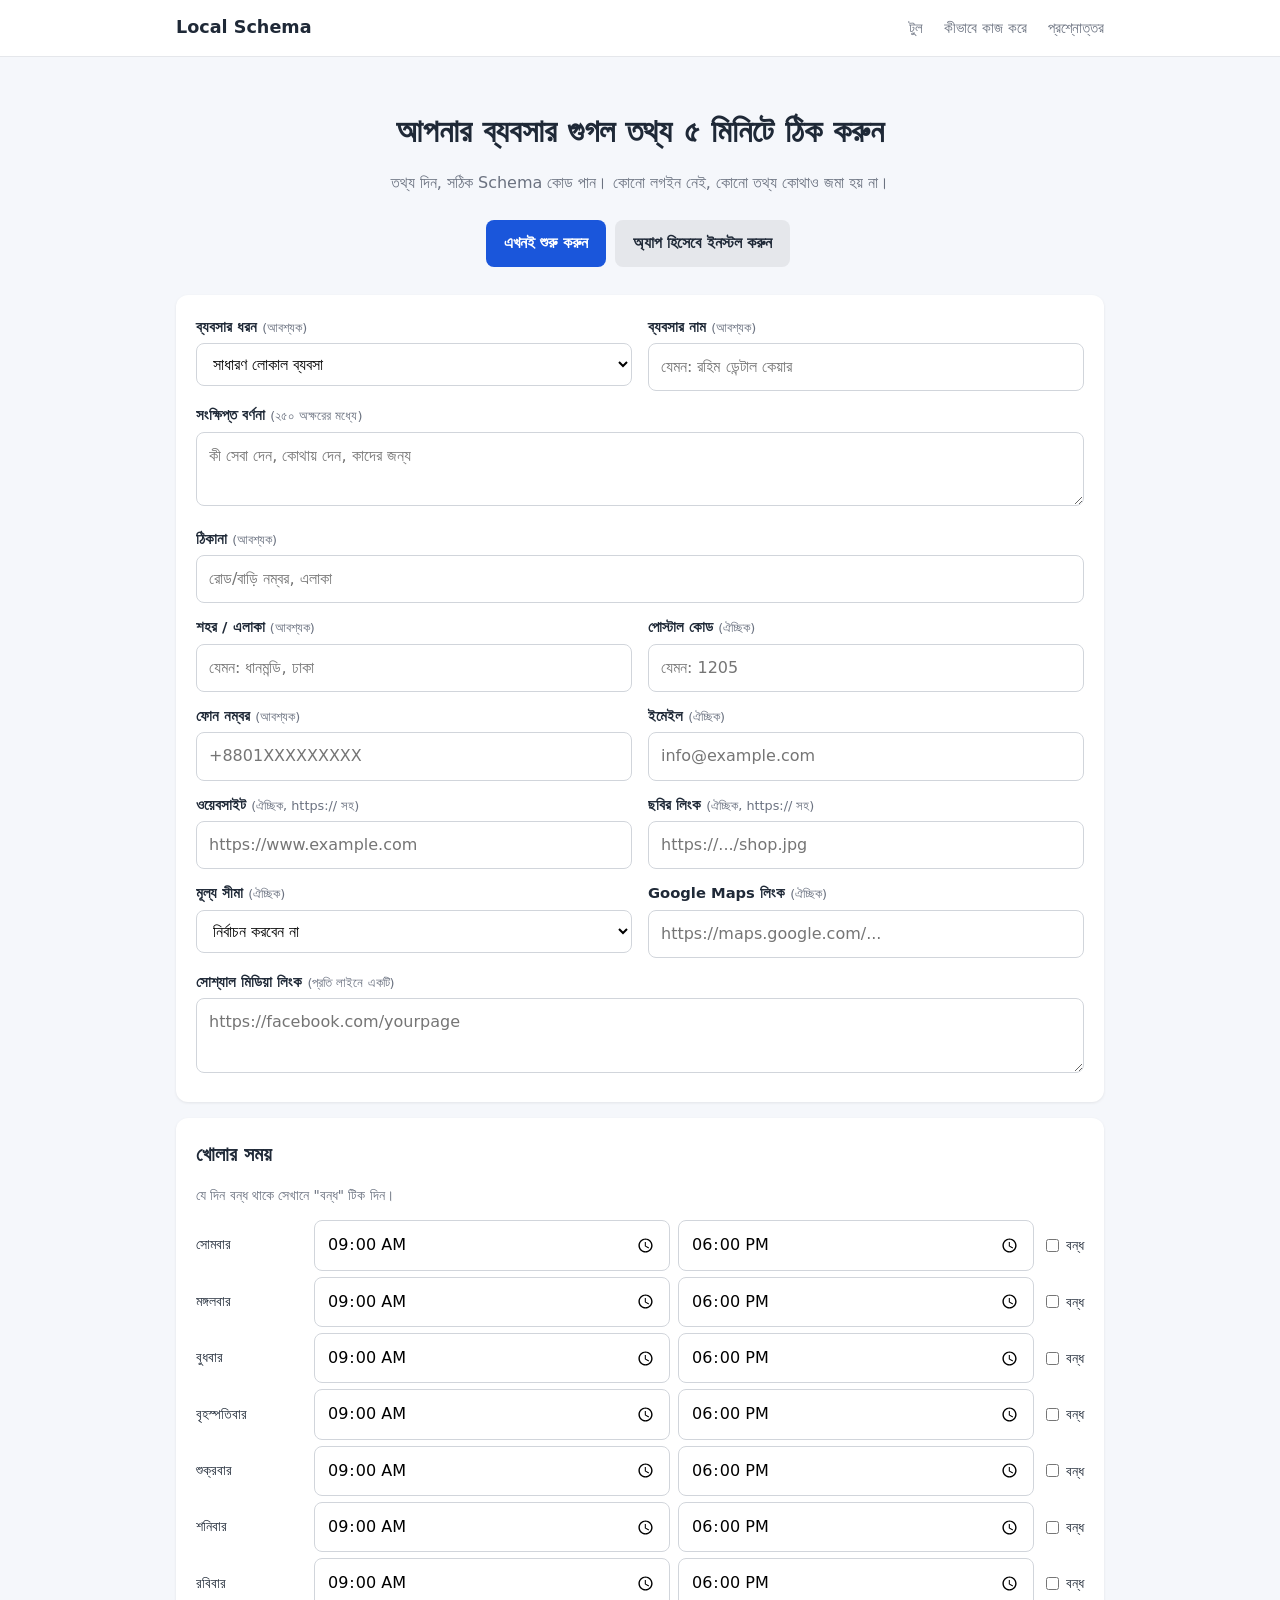
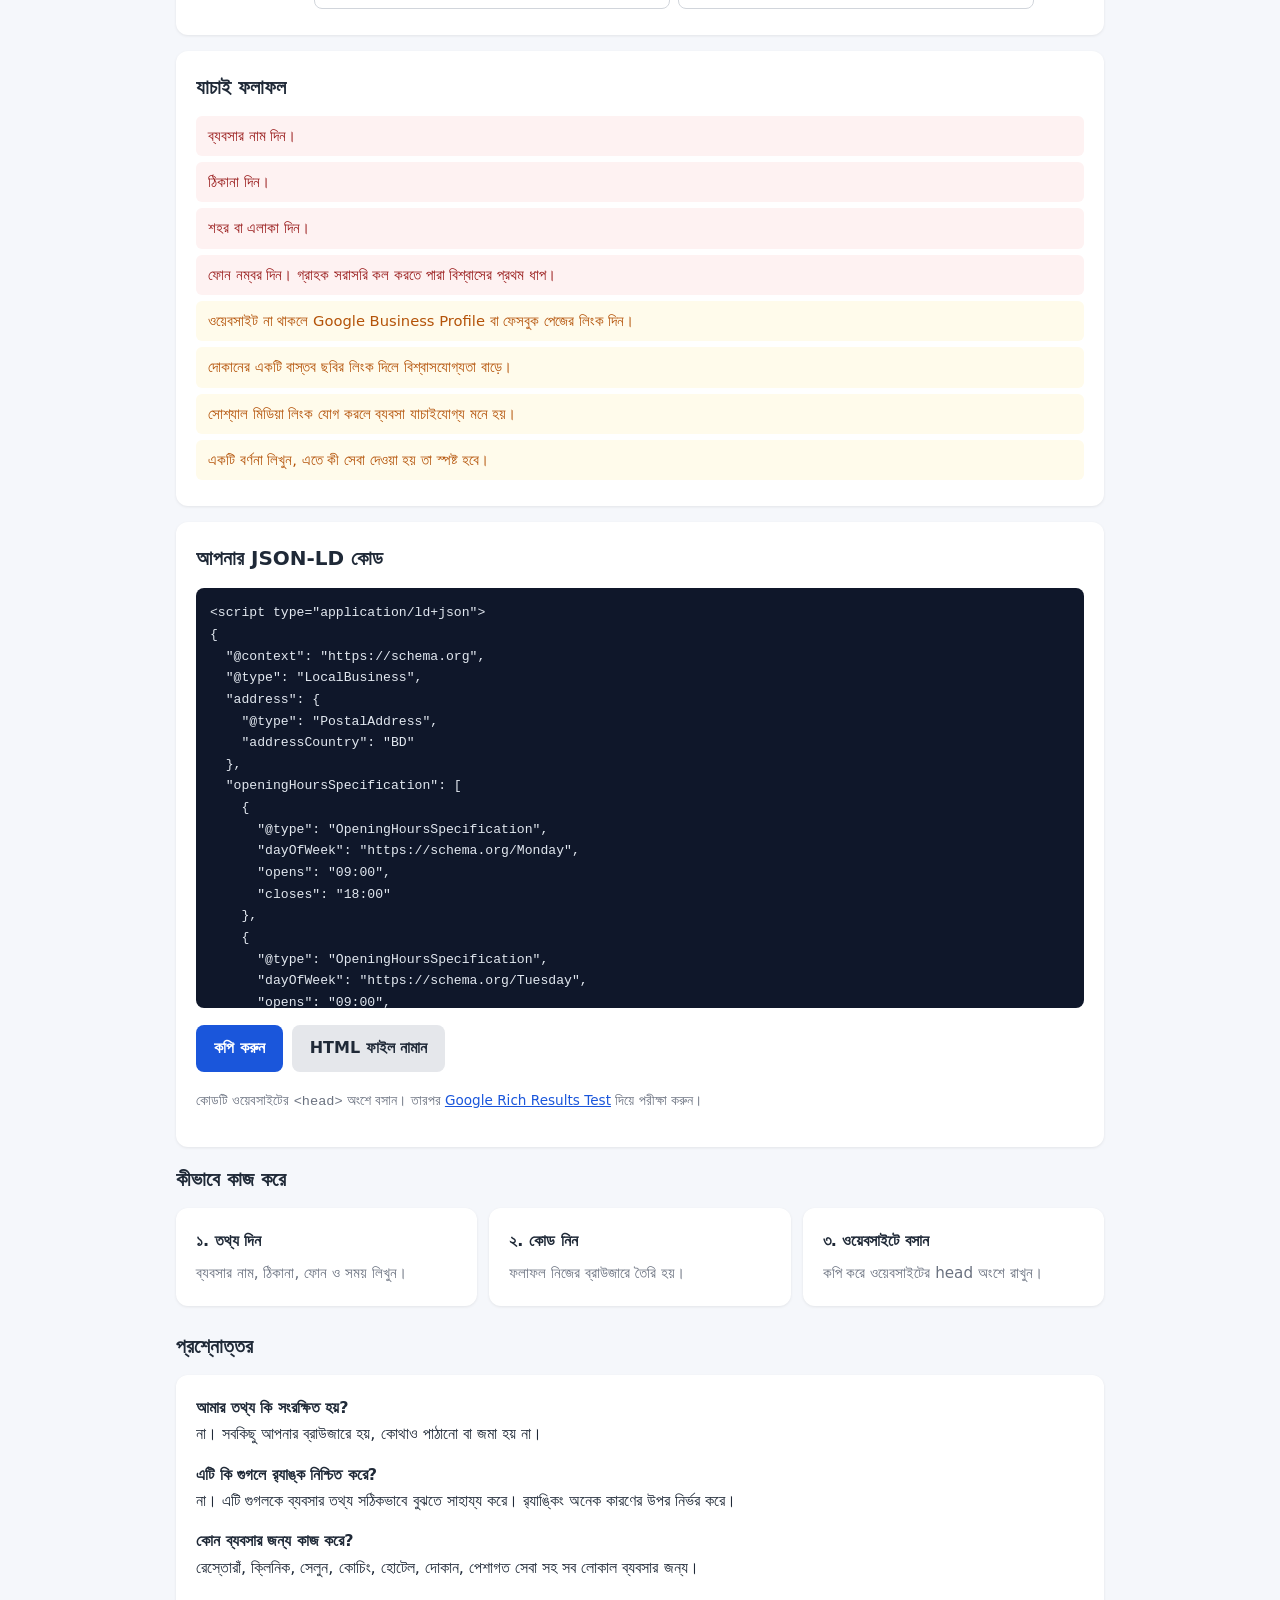
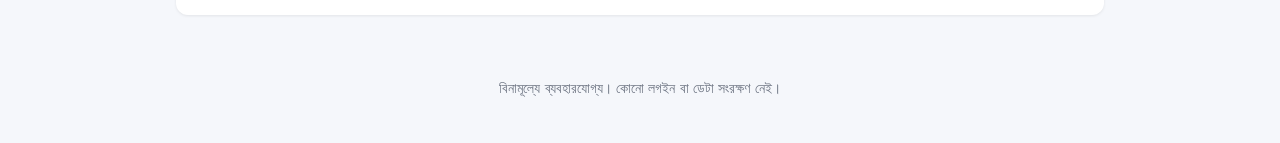
==== index.html @ 7ae186aa "Add files via upload Add schema tool files" ====
<!DOCTYPE html>
<html lang="bn">
<head>
<meta charset="UTF-8">
<meta name="viewport" content="width=device-width, initial-scale=1.0">
<meta name="description" content="আপনার লোকাল ব্যবসার জন্য গুগল-বান্ধব Schema কোড বিনামূল্যে তৈরি করুন। কোনো লগইন বা ডেটা সংরক্ষণ ছাড়াই।">
<meta name="theme-color" content="#1a56db">
<link rel="manifest" href="manifest.json">
<link rel="icon" href="icon.svg" type="image/svg+xml">
<link rel="apple-touch-icon" href="icon.svg">
<link rel="stylesheet" href="styles.css">
<title>লোকাল বিজনেস Schema জেনারেটর</title>
</head>
<body>
<header class="site-header">
  <div class="container">
    <a class="brand" href="index.html">Local Schema</a>
    <nav>
      <a href="#generator">টুল</a>
      <a href="#how">কীভাবে কাজ করে</a>
      <a href="#faq">প্রশ্নোত্তর</a>
    </nav>
  </div>
</header>

<section class="hero">
  <div class="container">
    <h1>আপনার ব্যবসার গুগল তথ্য ৫ মিনিটে ঠিক করুন</h1>
    <p>তথ্য দিন, সঠিক Schema কোড পান। কোনো লগইন নেই, কোনো তথ্য কোথাও জমা হয় না।</p>
    <a class="btn" href="#generator">এখনই শুরু করুন</a>
    <button id="installBtn" class="btn secondary" hidden>অ্যাপ হিসেবে ইনস্টল করুন</button>
  </div>
</section>

<main class="container" id="generator">
  <div class="card">
    <div class="grid">
      <div>
        <label for="type">ব্যবসার ধরন <span class="hint">(আবশ্যক)</span></label>
        <select id="type">
          <option value="LocalBusiness">সাধারণ লোকাল ব্যবসা</option>
          <option value="Restaurant">রেস্তোরাঁ / ক্যাফে</option>
          <option value="FoodEstablishment">খাবারের দোকান / বেকারি</option>
          <option value="Dentist">ডেন্টাল ক্লিনিক</option>
          <option value="MedicalClinic">ক্লিনিক / হাসপাতাল</option>
          <option value="Pharmacy">ফার্মেসি</option>
          <option value="Optician">চশমার দোকান</option>
          <option value="HairSalon">সেলুন / পার্লার</option>
          <option value="BeautySalon">বিউটি পার্লার</option>
          <option value="Gym">জিম / ফিটনেস সেন্টার</option>
          <option value="EducationalOrganization">কোচিং / স্কুল / একাডেমি</option>
          <option value="LodgingBusiness">হোটেল / গেস্ট হাউস</option>
          <option value="RealEstateAgent">রিয়েল এস্টেট</option>
          <option value="AutoRepair">গাড়ির গ্যারেজ</option>
          <option value="Store">দোকান / শোরুম</option>
          <option value="ProfessionalService">পেশাগত সেবা (আইন, হিসাব, পরামর্শ)</option>
          <option value="HomeAndConstructionBusiness">নির্মাণ / ইলেকট্রিশিয়ান / প্লাম্বার</option>
        </select>
      </div>
      <div>
        <label for="name">ব্যবসার নাম <span class="hint">(আবশ্যক)</span></label>
        <input id="name" placeholder="যেমন: রহিম ডেন্টাল কেয়ার">
      </div>
      <div class="full">
        <label for="description">সংক্ষিপ্ত বর্ণনা <span class="hint">(২৫০ অক্ষরের মধ্যে)</span></label>
        <textarea id="description" maxlength="250" placeholder="কী সেবা দেন, কোথায় দেন, কাদের জন্য"></textarea>
      </div>
      <div class="full">
        <label for="address">ঠিকানা <span class="hint">(আবশ্যক)</span></label>
        <input id="address" placeholder="রোড/বাড়ি নম্বর, এলাকা">
      </div>
      <div>
        <label for="locality">শহর / এলাকা <span class="hint">(আবশ্যক)</span></label>
        <input id="locality" placeholder="যেমন: ধানমন্ডি, ঢাকা">
      </div>
      <div>
        <label for="postal">পোস্টাল কোড <span class="hint">(ঐচ্ছিক)</span></label>
        <input id="postal" placeholder="যেমন: 1205">
      </div>
      <div>
        <label for="phone">ফোন নম্বর <span class="hint">(আবশ্যক)</span></label>
        <input id="phone" placeholder="+8801XXXXXXXXX">
      </div>
      <div>
        <label for="email">ইমেইল <span class="hint">(ঐচ্ছিক)</span></label>
        <input id="email" type="email" placeholder="info@example.com">
      </div>
      <div>
        <label for="url">ওয়েবসাইট <span class="hint">(ঐচ্ছিক, https:// সহ)</span></label>
        <input id="url" placeholder="https://www.example.com">
      </div>
      <div>
        <label for="image">ছবির লিংক <span class="hint">(ঐচ্ছিক, https:// সহ)</span></label>
        <input id="image" placeholder="https://.../shop.jpg">
      </div>
      <div>
        <label for="priceRange">মূল্য সীমা <span class="hint">(ঐচ্ছিক)</span></label>
        <select id="priceRange">
          <option value="">নির্বাচন করবেন না</option>
          <option value="$">$ (সাশ্রয়ী)</option>
          <option value="$$">$$ (মধ্যম)</option>
          <option value="$$$">$$$ (উচ্চ)</option>
        </select>
      </div>
      <div>
        <label for="mapUrl">Google Maps লিংক <span class="hint">(ঐচ্ছিক)</span></label>
        <input id="mapUrl" placeholder="https://maps.google.com/...">
      </div>
      <div class="full">
        <label for="socials">সোশ্যাল মিডিয়া লিংক <span class="hint">(প্রতি লাইনে একটি)</span></label>
        <textarea id="socials" placeholder="https://facebook.com/yourpage"></textarea>
      </div>
    </div>
  </div>

  <div class="card">
    <h2>খোলার সময়</h2>
    <p class="note">যে দিন বন্ধ থাকে সেখানে "বন্ধ" টিক দিন।</p>
    <div id="hours"></div>
  </div>

  <div class="card">
    <h2>যাচাই ফলাফল</h2>
    <ul class="issues" id="issues"></ul>
  </div>

  <div class="card">
    <h2>আপনার JSON-LD কোড</h2>
    <pre id="output"></pre>
    <div class="actions">
      <button id="copy" class="btn">কপি করুন</button>
      <button id="download" class="btn secondary">HTML ফাইল নামান</button>
    </div>
    <p class="note">কোডটি ওয়েবসাইটের <code>&lt;head&gt;</code> অংশে বসান। তারপর <a href="https://search.google.com/test/rich-results" target="_blank" rel="noopener">Google Rich Results Test</a> দিয়ে পরীক্ষা করুন।</p>
  </div>
</main>

<section class="container" id="how">
  <h2>কীভাবে কাজ করে</h2>
  <div class="steps">
    <div class="card"><strong>১. তথ্য দিন</strong><p>ব্যবসার নাম, ঠিকানা, ফোন ও সময় লিখুন।</p></div>
    <div class="card"><strong>২. কোড নিন</strong><p>ফলাফল নিজের ব্রাউজারে তৈরি হয়।</p></div>
    <div class="card"><strong>৩. ওয়েবসাইটে বসান</strong><p>কপি করে ওয়েবসাইটের head অংশে রাখুন।</p></div>
  </div>
</section>

<section class="container" id="faq">
  <h2>প্রশ্নোত্তর</h2>
  <div class="card">
    <p><strong>আমার তথ্য কি সংরক্ষিত হয়?</strong><br>না। সবকিছু আপনার ব্রাউজারে হয়, কোথাও পাঠানো বা জমা হয় না।</p>
    <p><strong>এটি কি গুগলে র‍্যাঙ্ক নিশ্চিত করে?</strong><br>না। এটি গুগলকে ব্যবসার তথ্য সঠিকভাবে বুঝতে সাহায্য করে। র‍্যাঙ্কিং অনেক কারণের উপর নির্ভর করে।</p>
    <p><strong>কোন ব্যবসার জন্য কাজ করে?</strong><br>রেস্তোরাঁ, ক্লিনিক, সেলুন, কোচিং, হোটেল, দোকান, পেশাগত সেবা সহ সব লোকাল ব্যবসার জন্য।</p>
  </div>
</section>

<footer class="site-footer">
  <div class="container">
    <p>বিনামূল্যে ব্যবহারযোগ্য। কোনো লগইন বা ডেটা সংরক্ষণ নেই।</p>
  </div>
</footer>

<script src="app.js"></script>
</body>
</html>
---- styles.css ----
:root {
  --brand: #1a56db;
  --brand-dark: #1e40af;
  --bg: #f5f7fb;
  --card: #ffffff;
  --text: #1f2937;
  --muted: #6b7280;
  --border: #d1d5db;
  --ok: #047857;
  --warn: #b45309;
  --err: #991b1b;
}
* { box-sizing: border-box; }
html { scroll-behavior: smooth; }
body {
  margin: 0;
  font-family: system-ui, "Noto Sans Bengali", "Hind Siliguri", sans-serif;
  background: var(--bg);
  color: var(--text);
  line-height: 1.65;
}
.container { max-width: 960px; margin: 0 auto; padding: 0 16px; }
a { color: var(--brand); }

/* Header */
.site-header { background: #fff; border-bottom: 1px solid #e5e7eb; position: sticky; top: 0; z-index: 10; }
.site-header .container { display: flex; justify-content: space-between; align-items: center; height: 56px; }
.brand { font-weight: 700; color: var(--text); text-decoration: none; font-size: 1.1rem; }
.site-header nav a { margin-left: 16px; color: var(--muted); text-decoration: none; font-size: .95rem; }

/* Hero */
.hero { padding: 48px 0 24px; text-align: center; }
.hero h1 { font-size: clamp(1.4rem, 3.5vw, 2rem); margin: 0 0 12px; }
.hero p { color: var(--muted); margin: 0 0 20px; }

h2 { font-size: 1.25rem; margin: 0 0 12px; }

/* Buttons */
.btn {
  display: inline-block;
  background: var(--brand);
  color: #fff;
  border: 0;
  padding: 10px 18px;
  border-radius: 8px;
  font: inherit;
  font-weight: 600;
  text-decoration: none;
  cursor: pointer;
  margin: 4px 4px 4px 0;
}
.btn:hover { background: var(--brand-dark); }
.btn.secondary { background: #e5e7eb; color: var(--text); }
.btn.secondary:hover { background: #d1d5db; }

/* Cards and forms */
main { padding-top: 16px; }
.card {
  background: var(--card);
  border-radius: 12px;
  padding: 20px;
  box-shadow: 0 1px 3px rgba(0, 0, 0, .08);
  margin-bottom: 16px;
}
.grid { display: grid; grid-template-columns: 1fr 1fr; gap: 12px 16px; }
.full { grid-column: 1 / -1; }
@media (max-width: 640px) { .grid { grid-template-columns: 1fr; } .site-header nav { display: none; } }

label { display: block; font-weight: 600; font-size: .92rem; margin-bottom: 4px; }
.hint { font-weight: 400; color: var(--muted); font-size: .8rem; }
input, select, textarea {
  width: 100%;
  padding: 10px 12px;
  border: 1px solid var(--border);
  border-radius: 8px;
  font: inherit;
  background: #fff;
}
input:focus, select:focus, textarea:focus { outline: 2px solid #93c5fd; border-color: var(--brand); }
textarea { min-height: 70px; resize: vertical; }

.hours-row {
  display: grid;
  grid-template-columns: 110px 1fr 1fr auto;
  gap: 8px;
  align-items: center;
  margin-bottom: 6px;
}
.hours-row span { font-size: .9rem; }
.closed-box { font-size: .85rem; display: flex; gap: 4px; align-items: center; white-space: nowrap; font-weight: 400; margin: 0; }
.closed-box input { width: auto; }
@media (max-width: 640px) { .hours-row { grid-template-columns: 90px 1fr 1fr; } .closed-box { grid-column: 1 / -1; } }

.note { font-size: .85rem; color: var(--muted); }

.issues { list-style: none; padding: 0; margin: 0; }
.issues li { padding: 8px 12px; border-radius: 6px; margin-bottom: 6px; font-size: .92rem; }
.issues .err { background: #fef2f2; color: var(--err); }
.issues .warn { background: #fffbeb; color: var(--warn); }
.issues .ok { background: #ecfdf5; color: var(--ok); }

pre {
  background: #0f172a;
  color: #e2e8f0;
  padding: 14px;
  border-radius: 8px;
  overflow: auto;
  font-size: .82rem;
  max-height: 420px;
  white-space: pre;
}

.steps { display: grid; grid-template-columns: repeat(3, 1fr); gap: 12px; }
.steps .card { margin-bottom: 0; }
.steps p { color: var(--muted); margin: 6px 0 0; font-size: .95rem; }
@media (max-width: 640px) { .steps { grid-template-columns: 1fr; } }

#faq { margin-top: 24px; }
#faq p { margin: 0 0 14px; }

.site-footer { text-align: center; color: var(--muted); font-size: .85rem; padding: 32px 0; }
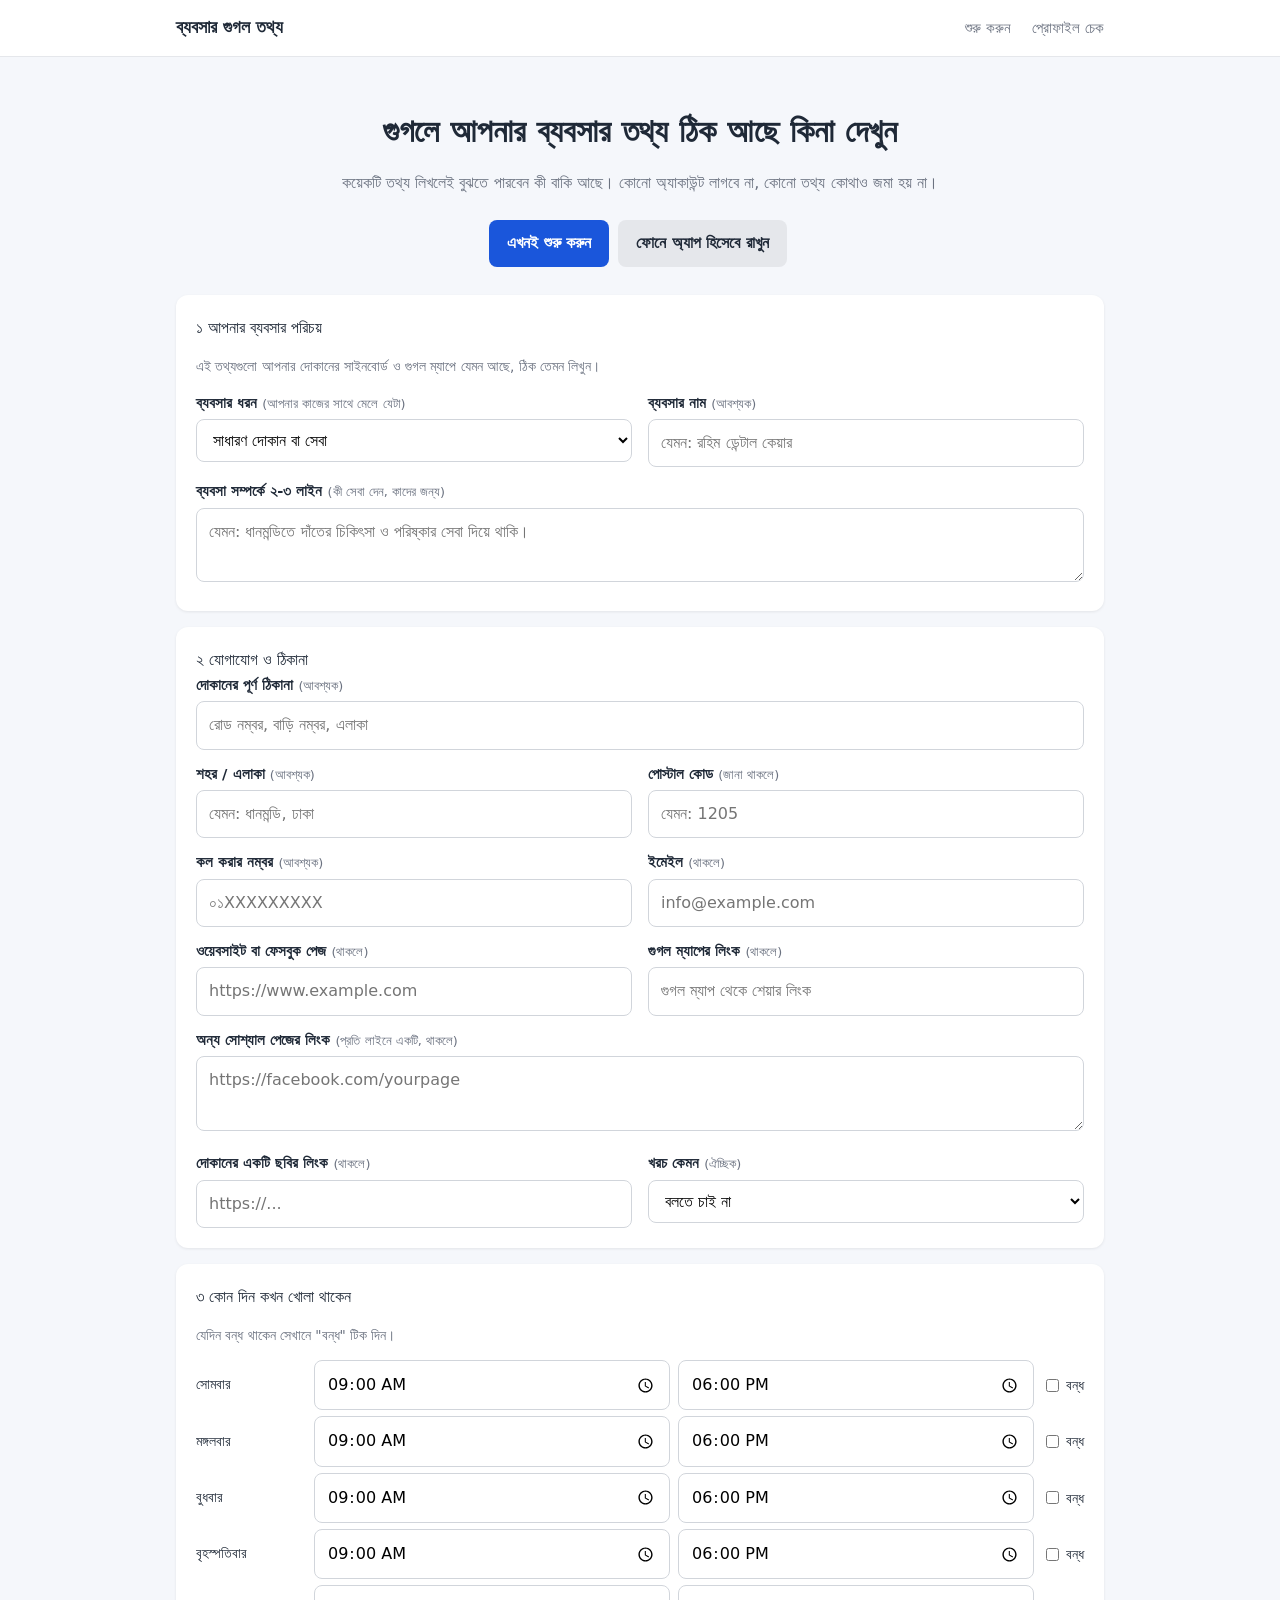
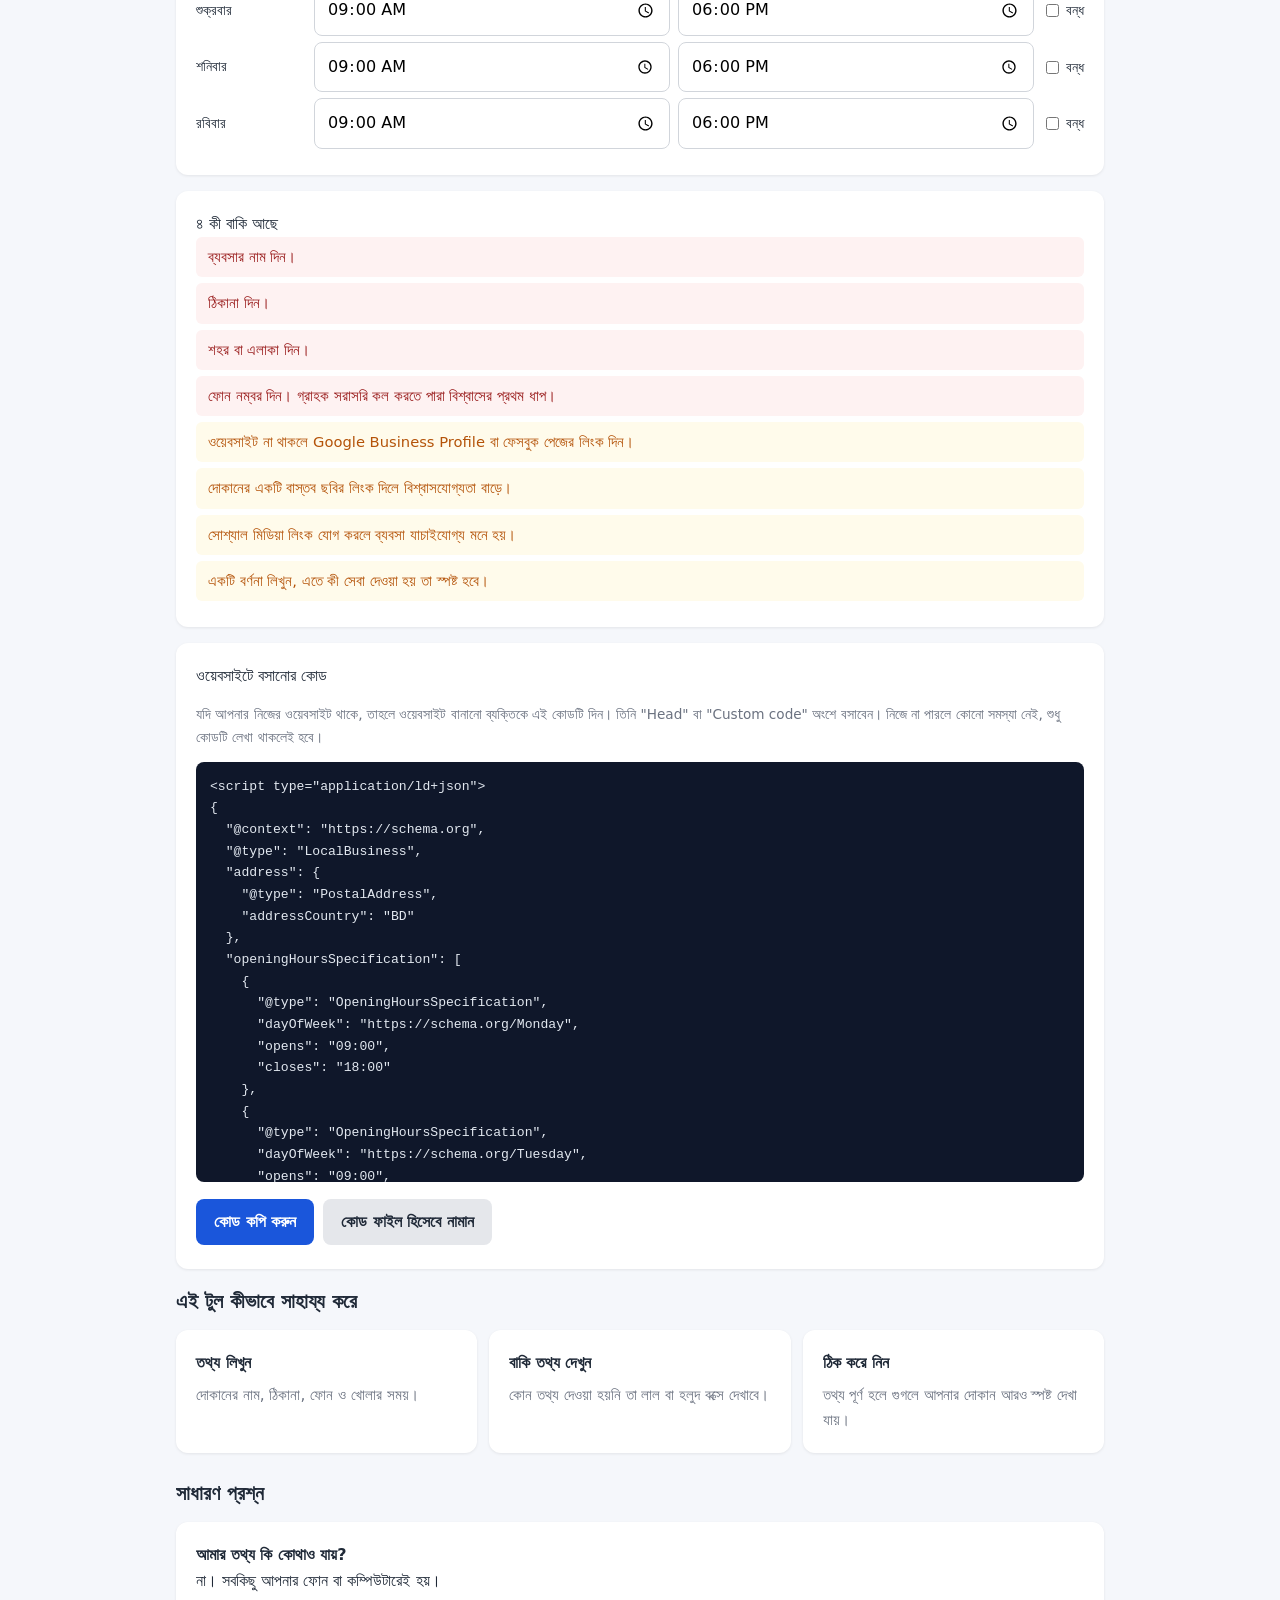
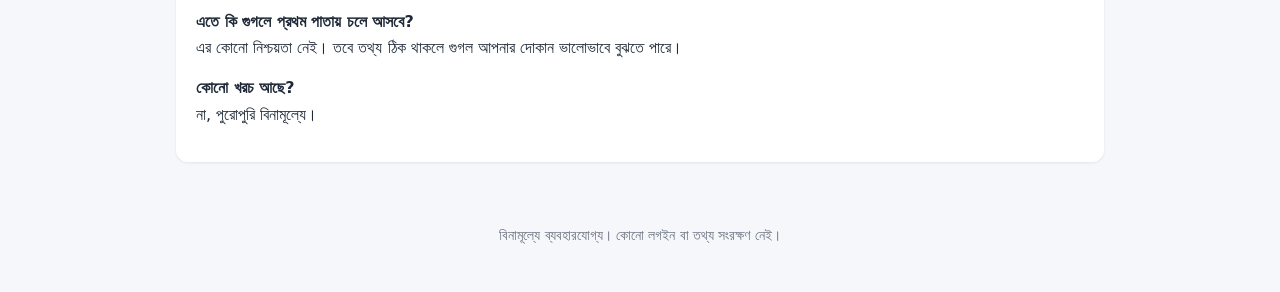
==== commit 25e8d0e4: "Add files via upload" ====
--- a/index.html
+++ b/index.html
@@ -3,42 +3,45 @@
 <head>
 <meta charset="UTF-8">
 <meta name="viewport" content="width=device-width, initial-scale=1.0">
-<meta name="description" content="আপনার লোকাল ব্যবসার জন্য গুগল-বান্ধব Schema কোড বিনামূল্যে তৈরি করুন। কোনো লগইন বা ডেটা সংরক্ষণ ছাড়াই।">
+<meta name="description" content="আপনার ব্যবসার তথ্য গুগলে ঠিকভাবে দেখানোর জন্য বিনামূল্যে সহজ টুল। কোনো লগইন নেই।">
 <meta name="theme-color" content="#1a56db">
 <link rel="manifest" href="manifest.json">
 <link rel="icon" href="icon.svg" type="image/svg+xml">
 <link rel="apple-touch-icon" href="icon.svg">
 <link rel="stylesheet" href="styles.css">
-<title>লোকাল বিজনেস Schema জেনারেটর</title>
+<title>আমার ব্যবসার গুগল তথ্য ঠিক করুন</title>
 </head>
 <body>
 <header class="site-header">
   <div class="container">
-    <a class="brand" href="index.html">Local Schema</a>
+    <a class="brand" href="index.html">ব্যবসার গুগল তথ্য</a>
     <nav>
-      <a href="#generator">টুল</a>
-      <a href="#how">কীভাবে কাজ করে</a>
-      <a href="#faq">প্রশ্নোত্তর</a>
+      <a href="#step1">শুরু করুন</a>
+      <a href="audit.html">প্রোফাইল চেক</a>
     </nav>
   </div>
 </header>
 
 <section class="hero">
   <div class="container">
-    <h1>আপনার ব্যবসার গুগল তথ্য ৫ মিনিটে ঠিক করুন</h1>
-    <p>তথ্য দিন, সঠিক Schema কোড পান। কোনো লগইন নেই, কোনো তথ্য কোথাও জমা হয় না।</p>
-    <a class="btn" href="#generator">এখনই শুরু করুন</a>
-    <button id="installBtn" class="btn secondary" hidden>অ্যাপ হিসেবে ইনস্টল করুন</button>
+    <h1>গুগলে আপনার ব্যবসার তথ্য ঠিক আছে কিনা দেখুন</h1>
+    <p>কয়েকটি তথ্য লিখলেই বুঝতে পারবেন কী বাকি আছে। কোনো অ্যাকাউন্ট লাগবে না, কোনো তথ্য কোথাও জমা হয় না।</p>
+    <a class="btn" href="#step1">এখনই শুরু করুন</a>
+    <button id="installBtn" class="btn secondary" hidden>ফোনে অ্যাপ হিসেবে রাখুন</button>
   </div>
 </section>
 
-<main class="container" id="generator">
-  <div class="card">
+<main class="container">
+
+  <!-- Step 1 -->
+  <section class="card" id="step1">
+    <div class="step-title"><span class="step-num">১</span> আপনার ব্যবসার পরিচয়</div>
+    <p class="note">এই তথ্যগুলো আপনার দোকানের সাইনবোর্ড ও গুগল ম্যাপে যেমন আছে, ঠিক তেমন লিখুন।</p>
     <div class="grid">
       <div>
-        <label for="type">ব্যবসার ধরন <span class="hint">(আবশ্যক)</span></label>
+        <label for="type">ব্যবসার ধরন <span class="hint">(আপনার কাজের সাথে মেলে যেটা)</span></label>
         <select id="type">
-          <option value="LocalBusiness">সাধারণ লোকাল ব্যবসা</option>
+          <option value="LocalBusiness">সাধারণ দোকান বা সেবা</option>
           <option value="Restaurant">রেস্তোরাঁ / ক্যাফে</option>
           <option value="FoodEstablishment">খাবারের দোকান / বেকারি</option>
           <option value="Dentist">ডেন্টাল ক্লিনিক</option>
@@ -53,8 +56,8 @@
           <option value="RealEstateAgent">রিয়েল এস্টেট</option>
           <option value="AutoRepair">গাড়ির গ্যারেজ</option>
           <option value="Store">দোকান / শোরুম</option>
-          <option value="ProfessionalService">পেশাগত সেবা (আইন, হিসাব, পরামর্শ)</option>
-          <option value="HomeAndConstructionBusiness">নির্মাণ / ইলেকট্রিশিয়ান / প্লাম্বার</option>
+          <option value="ProfessionalService">আইন, হিসাব বা পরামর্শ সেবা</option>
+          <option value="HomeAndConstructionBusiness">নির্মাণ, ইলেকট্রিশিয়ান বা প্লাম্বার</option>
         </select>
       </div>
       <div>
@@ -62,100 +65,111 @@
         <input id="name" placeholder="যেমন: রহিম ডেন্টাল কেয়ার">
       </div>
       <div class="full">
-        <label for="description">সংক্ষিপ্ত বর্ণনা <span class="hint">(২৫০ অক্ষরের মধ্যে)</span></label>
-        <textarea id="description" maxlength="250" placeholder="কী সেবা দেন, কোথায় দেন, কাদের জন্য"></textarea>
+        <label for="description">ব্যবসা সম্পর্কে ২-৩ লাইন <span class="hint">(কী সেবা দেন, কাদের জন্য)</span></label>
+        <textarea id="description" maxlength="250" placeholder="যেমন: ধানমন্ডিতে দাঁতের চিকিৎসা ও পরিষ্কার সেবা দিয়ে থাকি।"></textarea>
       </div>
+    </div>
+  </section>
+
+  <!-- Step 2 -->
+  <section class="card">
+    <div class="step-title"><span class="step-num">২</span> যোগাযোগ ও ঠিকানা</div>
+    <div class="grid">
       <div class="full">
-        <label for="address">ঠিকানা <span class="hint">(আবশ্যক)</span></label>
-        <input id="address" placeholder="রোড/বাড়ি নম্বর, এলাকা">
+        <label for="address">দোকানের পূর্ণ ঠিকানা <span class="hint">(আবশ্যক)</span></label>
+        <input id="address" placeholder="রোড নম্বর, বাড়ি নম্বর, এলাকা">
       </div>
       <div>
         <label for="locality">শহর / এলাকা <span class="hint">(আবশ্যক)</span></label>
         <input id="locality" placeholder="যেমন: ধানমন্ডি, ঢাকা">
       </div>
       <div>
-        <label for="postal">পোস্টাল কোড <span class="hint">(ঐচ্ছিক)</span></label>
+        <label for="postal">পোস্টাল কোড <span class="hint">(জানা থাকলে)</span></label>
         <input id="postal" placeholder="যেমন: 1205">
       </div>
       <div>
-        <label for="phone">ফোন নম্বর <span class="hint">(আবশ্যক)</span></label>
-        <input id="phone" placeholder="+8801XXXXXXXXX">
+        <label for="phone">কল করার নম্বর <span class="hint">(আবশ্যক)</span></label>
+        <input id="phone" placeholder="০১XXXXXXXXX">
       </div>
       <div>
-        <label for="email">ইমেইল <span class="hint">(ঐচ্ছিক)</span></label>
+        <label for="email">ইমেইল <span class="hint">(থাকলে)</span></label>
         <input id="email" type="email" placeholder="info@example.com">
       </div>
       <div>
-        <label for="url">ওয়েবসাইট <span class="hint">(ঐচ্ছিক, https:// সহ)</span></label>
+        <label for="url">ওয়েবসাইট বা ফেসবুক পেজ <span class="hint">(থাকলে)</span></label>
         <input id="url" placeholder="https://www.example.com">
       </div>
       <div>
-        <label for="image">ছবির লিংক <span class="hint">(ঐচ্ছিক, https:// সহ)</span></label>
-        <input id="image" placeholder="https://.../shop.jpg">
+        <label for="mapUrl">গুগল ম্যাপের লিংক <span class="hint">(থাকলে)</span></label>
+        <input id="mapUrl" placeholder="গুগল ম্যাপ থেকে শেয়ার লিংক">
+      </div>
+      <div class="full">
+        <label for="socials">অন্য সোশ্যাল পেজের লিংক <span class="hint">(প্রতি লাইনে একটি, থাকলে)</span></label>
+        <textarea id="socials" placeholder="https://facebook.com/yourpage"></textarea>
       </div>
       <div>
-        <label for="priceRange">মূল্য সীমা <span class="hint">(ঐচ্ছিক)</span></label>
+        <label for="image">দোকানের একটি ছবির লিংক <span class="hint">(থাকলে)</span></label>
+        <input id="image" placeholder="https://...">
+      </div>
+      <div>
+        <label for="priceRange">খরচ কেমন <span class="hint">(ঐচ্ছিক)</span></label>
         <select id="priceRange">
-          <option value="">নির্বাচন করবেন না</option>
-          <option value="$">$ (সাশ্রয়ী)</option>
-          <option value="$$">$$ (মধ্যম)</option>
-          <option value="$$$">$$$ (উচ্চ)</option>
+          <option value="">বলতে চাই না</option>
+          <option value="$">সাশ্রয়ী</option>
+          <option value="$$">মাঝারি</option>
+          <option value="$$$">একটু বেশি</option>
         </select>
       </div>
-      <div>
-        <label for="mapUrl">Google Maps লিংক <span class="hint">(ঐচ্ছিক)</span></label>
-        <input id="mapUrl" placeholder="https://maps.google.com/...">
-      </div>
-      <div class="full">
-        <label for="socials">সোশ্যাল মিডিয়া লিংক <span class="hint">(প্রতি লাইনে একটি)</span></label>
-        <textarea id="socials" placeholder="https://facebook.com/yourpage"></textarea>
-      </div>
     </div>
-  </div>
+  </section>
 
-  <div class="card">
-    <h2>খোলার সময়</h2>
-    <p class="note">যে দিন বন্ধ থাকে সেখানে "বন্ধ" টিক দিন।</p>
+  <!-- Step 3 -->
+  <section class="card">
+    <div class="step-title"><span class="step-num">৩</span> কোন দিন কখন খোলা থাকেন</div>
+    <p class="note">যেদিন বন্ধ থাকেন সেখানে "বন্ধ" টিক দিন।</p>
     <div id="hours"></div>
-  </div>
+  </section>
 
-  <div class="card">
-    <h2>যাচাই ফলাফল</h2>
+  <!-- Result -->
+  <section class="card" id="result">
+    <div class="step-title"><span class="step-num">৪</span> কী বাকি আছে</div>
     <ul class="issues" id="issues"></ul>
-  </div>
+  </section>
 
-  <div class="card">
-    <h2>আপনার JSON-LD কোড</h2>
+  <!-- Technical section -->
+  <section class="card" id="codeSection">
+    <div class="step-title">ওয়েবসাইটে বসানোর কোড</div>
+    <p class="note">যদি আপনার নিজের ওয়েবসাইট থাকে, তাহলে ওয়েবসাইট বানানো ব্যক্তিকে এই কোডটি দিন। তিনি "Head" বা "Custom code" অংশে বসাবেন। নিজে না পারলে কোনো সমস্যা নেই, শুধু কোডটি লেখা থাকলেই হবে।</p>
     <pre id="output"></pre>
     <div class="actions">
-      <button id="copy" class="btn">কপি করুন</button>
-      <button id="download" class="btn secondary">HTML ফাইল নামান</button>
+      <button id="copy" class="btn">কোড কপি করুন</button>
+      <button id="download" class="btn secondary">কোড ফাইল হিসেবে নামান</button>
     </div>
-    <p class="note">কোডটি ওয়েবসাইটের <code>&lt;head&gt;</code> অংশে বসান। তারপর <a href="https://search.google.com/test/rich-results" target="_blank" rel="noopener">Google Rich Results Test</a> দিয়ে পরীক্ষা করুন।</p>
-  </div>
+  </section>
+
 </main>
 
 <section class="container" id="how">
-  <h2>কীভাবে কাজ করে</h2>
+  <h2>এই টুল কীভাবে সাহায্য করে</h2>
   <div class="steps">
-    <div class="card"><strong>১. তথ্য দিন</strong><p>ব্যবসার নাম, ঠিকানা, ফোন ও সময় লিখুন।</p></div>
-    <div class="card"><strong>২. কোড নিন</strong><p>ফলাফল নিজের ব্রাউজারে তৈরি হয়।</p></div>
-    <div class="card"><strong>৩. ওয়েবসাইটে বসান</strong><p>কপি করে ওয়েবসাইটের head অংশে রাখুন।</p></div>
+    <div class="card"><strong>তথ্য লিখুন</strong><p>দোকানের নাম, ঠিকানা, ফোন ও খোলার সময়।</p></div>
+    <div class="card"><strong>বাকি তথ্য দেখুন</strong><p>কোন তথ্য দেওয়া হয়নি তা লাল বা হলুদ বক্সে দেখাবে।</p></div>
+    <div class="card"><strong>ঠিক করে নিন</strong><p>তথ্য পূর্ণ হলে গুগলে আপনার দোকান আরও স্পষ্ট দেখা যায়।</p></div>
   </div>
 </section>
 
 <section class="container" id="faq">
-  <h2>প্রশ্নোত্তর</h2>
+  <h2>সাধারণ প্রশ্ন</h2>
   <div class="card">
-    <p><strong>আমার তথ্য কি সংরক্ষিত হয়?</strong><br>না। সবকিছু আপনার ব্রাউজারে হয়, কোথাও পাঠানো বা জমা হয় না।</p>
-    <p><strong>এটি কি গুগলে র‍্যাঙ্ক নিশ্চিত করে?</strong><br>না। এটি গুগলকে ব্যবসার তথ্য সঠিকভাবে বুঝতে সাহায্য করে। র‍্যাঙ্কিং অনেক কারণের উপর নির্ভর করে।</p>
-    <p><strong>কোন ব্যবসার জন্য কাজ করে?</strong><br>রেস্তোরাঁ, ক্লিনিক, সেলুন, কোচিং, হোটেল, দোকান, পেশাগত সেবা সহ সব লোকাল ব্যবসার জন্য।</p>
+    <p><strong>আমার তথ্য কি কোথাও যায়?</strong><br>না। সবকিছু আপনার ফোন বা কম্পিউটারেই হয়।</p>
+    <p><strong>এতে কি গুগলে প্রথম পাতায় চলে আসবে?</strong><br>এর কোনো নিশ্চয়তা নেই। তবে তথ্য ঠিক থাকলে গুগল আপনার দোকান ভালোভাবে বুঝতে পারে।</p>
+    <p><strong>কোনো খরচ আছে?</strong><br>না, পুরোপুরি বিনামূল্যে।</p>
   </div>
 </section>
 
 <footer class="site-footer">
   <div class="container">
-    <p>বিনামূল্যে ব্যবহারযোগ্য। কোনো লগইন বা ডেটা সংরক্ষণ নেই।</p>
+    <p>বিনামূল্যে ব্যবহারযোগ্য। কোনো লগইন বা তথ্য সংরক্ষণ নেই।</p>
   </div>
 </footer>
 
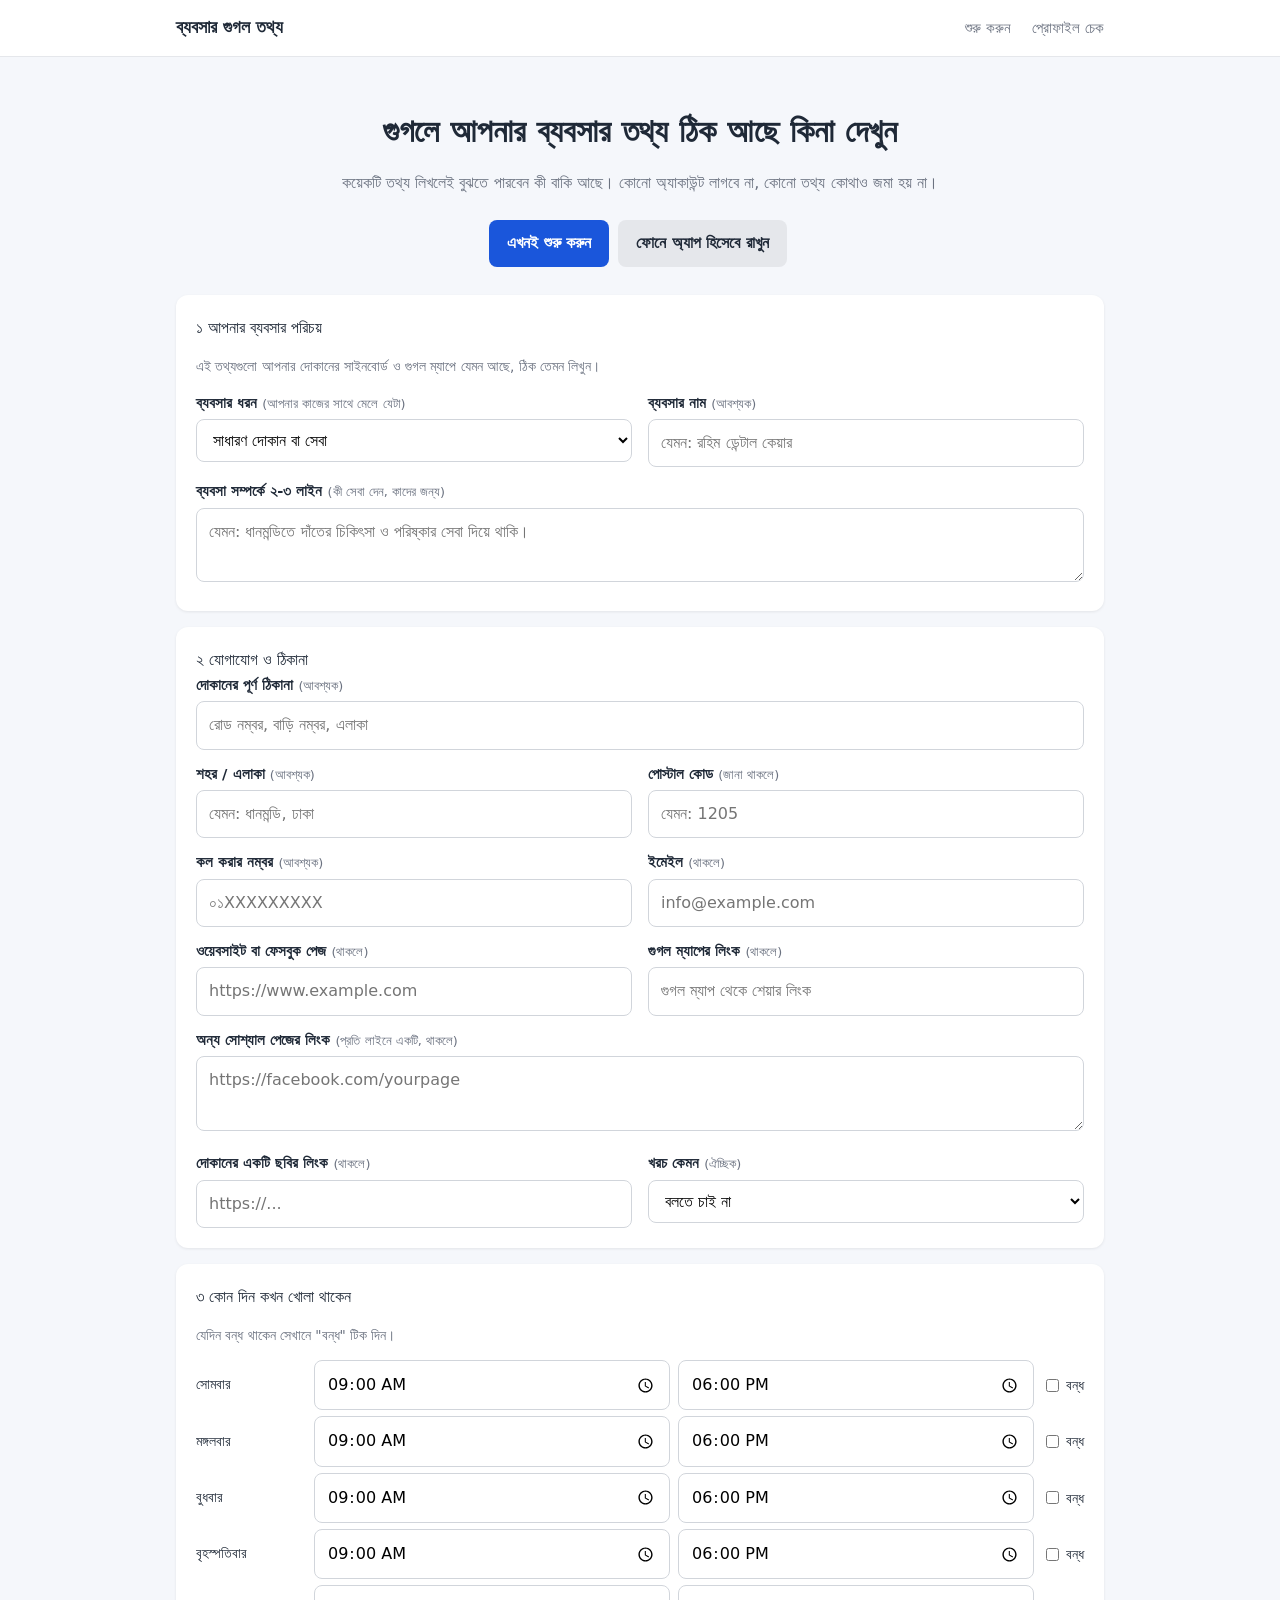
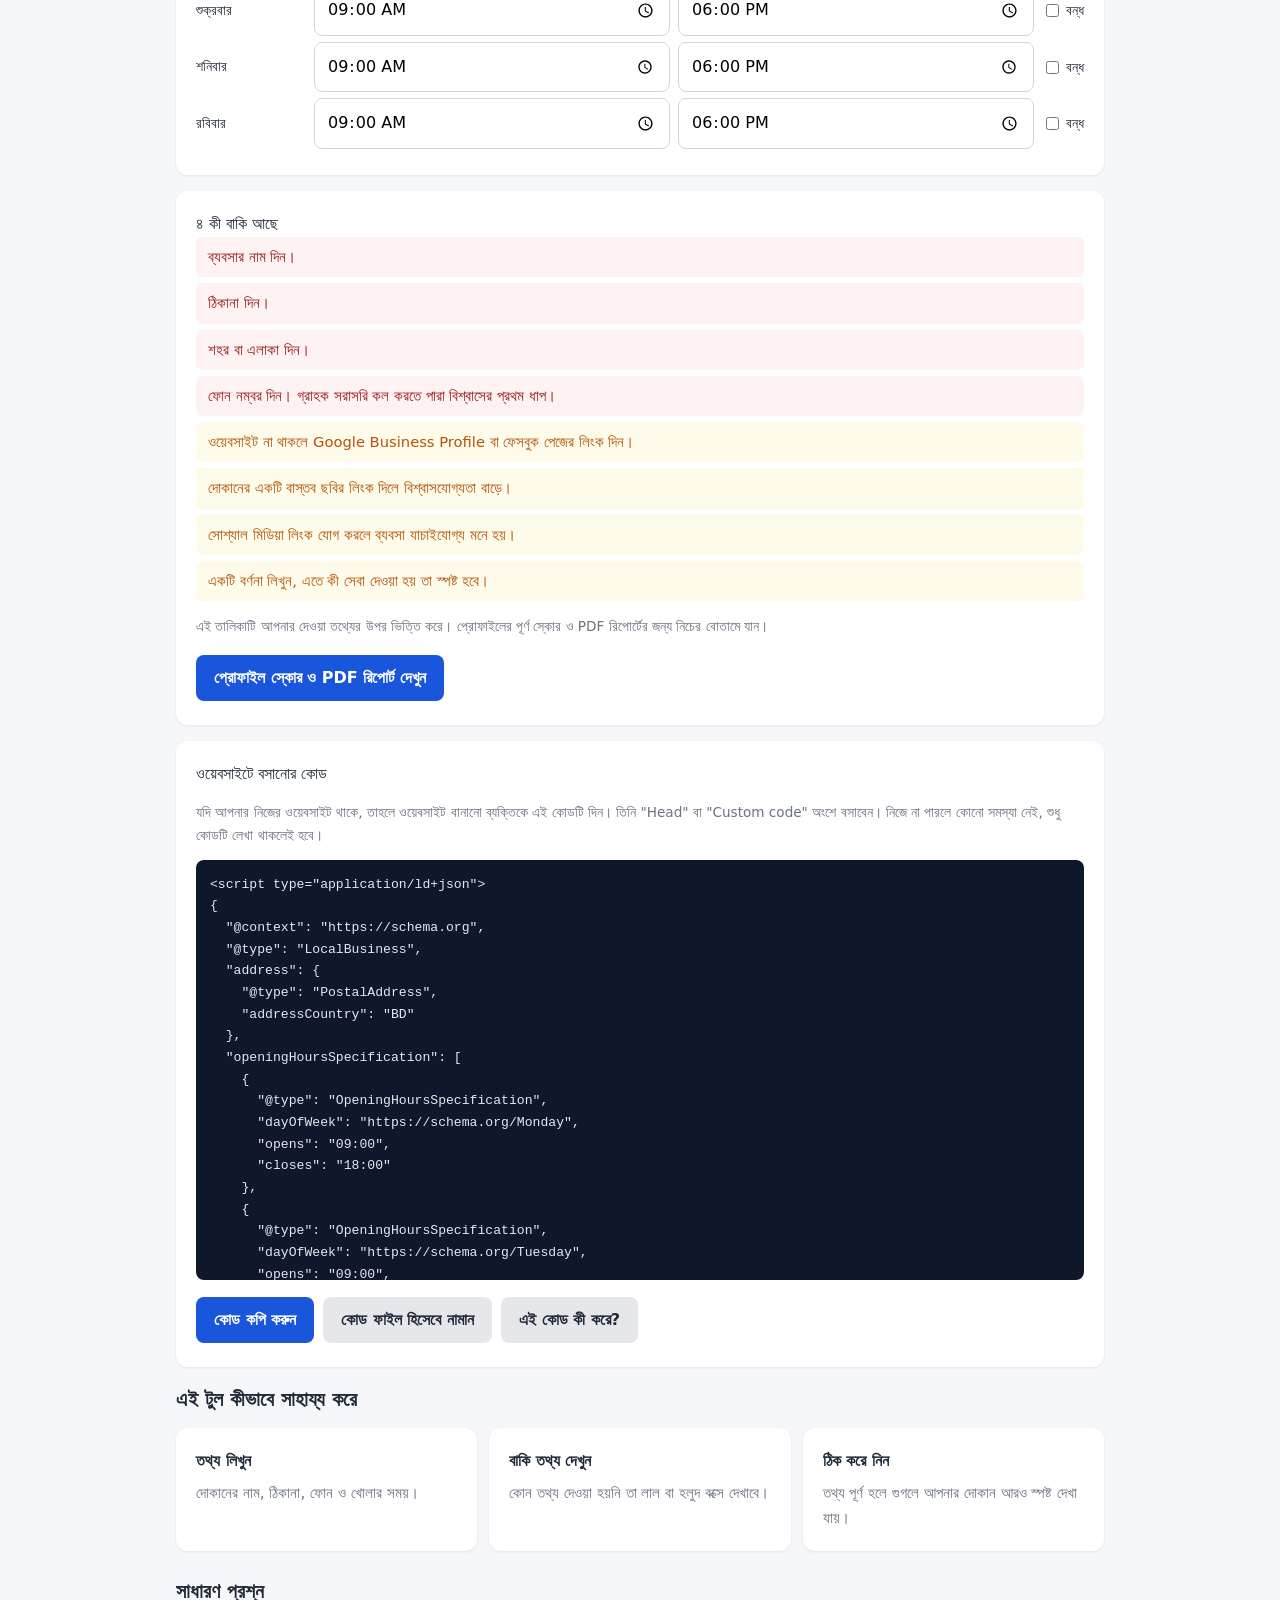
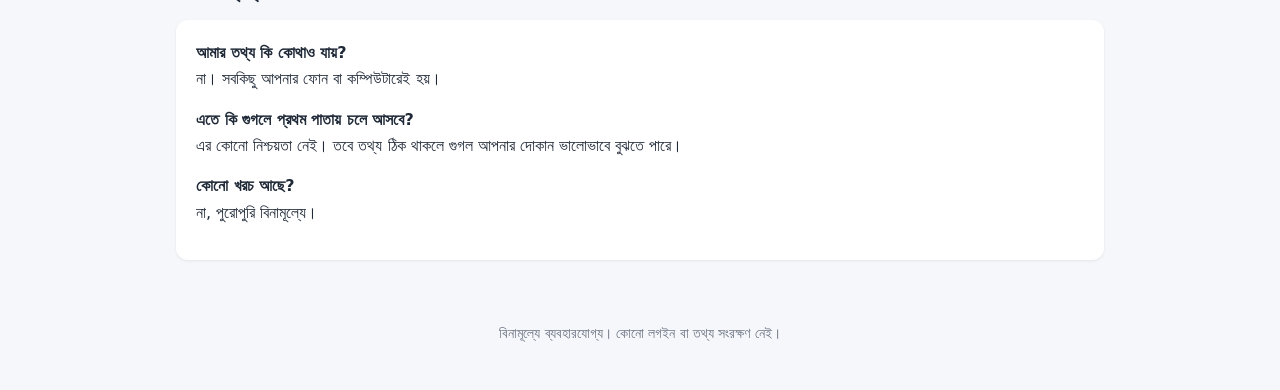
==== commit 15c85971: "Add files via upload" ====
--- a/index.html
+++ b/index.html
@@ -134,6 +134,10 @@
   <section class="card" id="result">
     <div class="step-title"><span class="step-num">৪</span> কী বাকি আছে</div>
     <ul class="issues" id="issues"></ul>
+    <p class="note">এই তালিকাটি আপনার দেওয়া তথ্যের উপর ভিত্তি করে। প্রোফাইলের পূর্ণ স্কোর ও PDF রিপোর্টের জন্য নিচের বোতামে যান।</p>
+    <div class="actions">
+      <a class="btn" href="audit.html">প্রোফাইল স্কোর ও PDF রিপোর্ট দেখুন</a>
+    </div>
   </section>
 
   <!-- Technical section -->
@@ -144,6 +148,13 @@
     <div class="actions">
       <button id="copy" class="btn">কোড কপি করুন</button>
       <button id="download" class="btn secondary">কোড ফাইল হিসেবে নামান</button>
+      <button id="explain" class="btn secondary" type="button">এই কোড কী করে?</button>
+    </div>
+    <div id="explainBox" class="explain-box" hidden>
+      <p><strong>এই কোড কী করে?</strong></p>
+      <p>এটি গুগলের জন্য একটি লেবেল। এতে লেখা থাকে: ব্যবসার নাম কী, ঠিকানা কোথায়, ফোন নম্বর কত, কখন খোলা থাকেন।</p>
+      <p>গুগল এই তথ্যগুলো পড়ে আপনার দোকানকে সঠিক জায়গায় দেখাতে সাহায্য পায়। মানুষ এই কোড দেখতে পাবে না, শুধু গুগল পড়বে।</p>
+      <p><strong>কীভাবে বসাবেন:</strong> কোডটি কপি করে ওয়েবসাইটের "Head" বা "Custom code" অংশে পেস্ট করুন। না পারলে ওয়েব ডেভেলপারকে দিন।</p>
     </div>
   </section>
 
@@ -173,6 +184,17 @@
   </div>
 </footer>
 
+<style>
+  .explain-box { margin-top:14px; padding:14px 16px; background:#eff6ff; border-radius:10px; font-size:.95rem; }
+  .explain-box p { margin:0 0 8px; }
+</style>
 <script src="app.js"></script>
+<script>
+  document.getElementById("explain").addEventListener("click", function () {
+    var box = document.getElementById("explainBox");
+    box.hidden = !box.hidden;
+    this.textContent = box.hidden ? "এই কোড কী করে?" : "বন্ধ করুন";
+  });
+</script>
 </body>
 </html>
